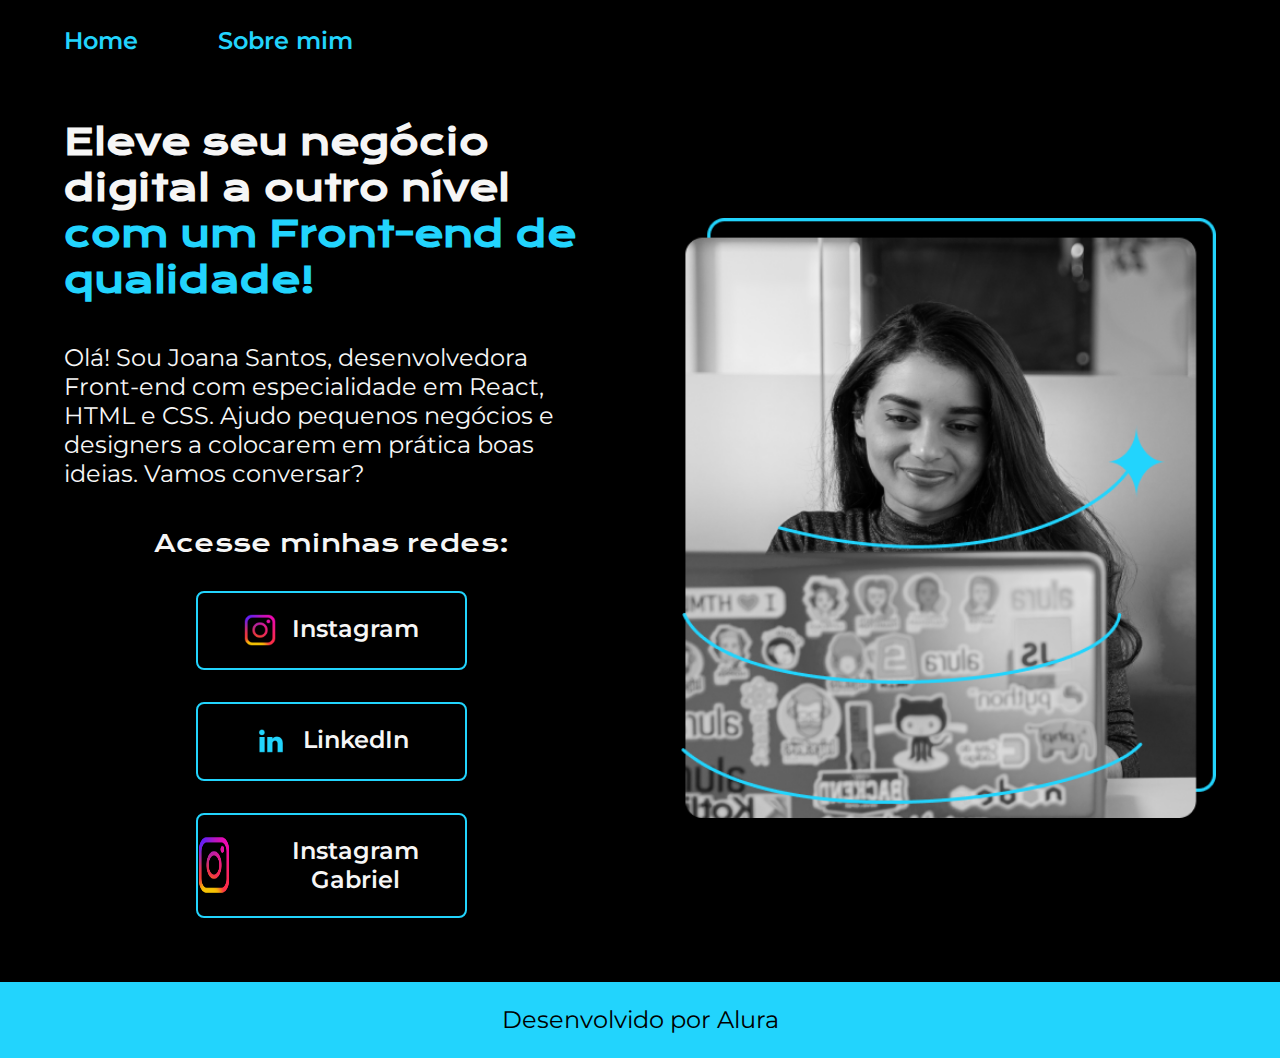
==== index.html @ 46655122 "Rename Index.html to index.html" ====
<!DOCTYPE html>
<html lang="pt-br">
<head>
    <meta charset="UTF-8">
    <meta name="viewport" content="width=device-width, initial-scale=1.0">
    <title>Portfolio</title>
    <link rel="stylesheet" href="./styles/style.css">
</head>
<body>
    <header class="cabecalho">
        <nav class="cabecalho__menu">
            <a class="cabecalho__menu__link" href="Index.html"> Home </a>
            <a class="cabecalho__menu__link" href="about.html"> Sobre mim </a>
        </nav>
    </header>
    <main class="apresentacao">
        <section class="apresentacao__conteudo">
            <h1 class="apresentacao__conteudo__titulo">
                Eleve seu negócio digital a outro nível <strong class="titulo-destaque"> com um Front-end de qualidade! </strong>
            </h1>
            <p class="apresentacao__conteudo__texto">
                Olá! Sou Joana Santos, desenvolvedora Front-end com especialidade em React, HTML e CSS. Ajudo pequenos negócios e designers a colocarem em prática boas ideias. Vamos conversar?
            </p>
            <div class="apresentacao__links">
                <h2 class="apresentacao__links__subtitulo">Acesse minhas redes:</h2>
                <a class="apresentacao__links__botao" href="https://instagram.com/andreavillarim">
                    <img class="imagem__insta" src="./assets/Logo_insta.png" alt="Logo Instagram">
                    Instagram
                </a>
                <a class="apresentacao__links__botao" href="https://linkedin.com/in/andr%C3%A9a-villarim-2b102515a/">
                    <img src="./assets/Logo linkedin.png" alt="Logo LinkedIn">
                    LinkedIn
                </a>
                <a class="apresentacao__links__botao" href="https://instagram.com/gabrieltizey">
                    <img class="imagem__insta" src="./assets/Logo_insta.png" alt="Logo Instagram">
                    Instagram Gabriel
                </a>
            </div>
        </section>
        <img class="apresentacao__imagem" src="./assets/imagem.png" alt="Foto da Joana programando">
    </main>
    <footer class="rodape">
        <p>Desenvolvido por Alura</p>
    </footer>
</body>
</html>
---- styles/style.css ----
@import url('https://fonts.googleapis.com/css2?family=Krona+One&family=Montserrat:wght@400;600&display=swap');

:root{
    --cor-primaria: #000000;
    --cor-secundaria: #F6F6F6;
    --cor-terciaria: #22D4FD;
    /* --cor-terciaria: #F45050; */
    --cor-hover: #272727;

    --fonte-primaria: 'Krona One', sans-serif;
    --fonte-secundaria: 'Montserrat', sans-serif;
}

*{
    margin: 0;
    padding: 0;

}

body{
    /* height: 100vh; preencher 100% da altura do viewport */
    box-sizing: border-box; /*os elementos filhos ficam dentro do pai mesmo com bordas*/
    background-color: var(--cor-primaria);
    color: var(--cor-secundaria);
}

.cabecalho{
    padding: 2% 0% 0% 5%; /*superior direito inferior esquerdo*/ 
}

.cabecalho__menu{
    display: flex;
    gap: 80px;
}

.cabecalho__menu__link{
     font-family: var(--fonte-secundaria);
     font-weight: 600;
     color: var(--cor-terciaria);
     font-size: 1.5rem;
     text-decoration: none;
}

.apresentacao{
    padding: 5%;
    display: flex;
    align-items: center;
    justify-content: space-between;
    gap: 82px;
}

.apresentacao__conteudo{
    /* width: 615px; */
    width: 50%;
    display: flex;
    flex-direction: column;
    gap: 40px;
}

.apresentacao__conteudo__titulo{
    /* font-size: 36px; 16pc = 1 rem */
   font-size: 2.25rem;
    font-family: var(--fonte-primaria);
}

.titulo-destaque{
    color: var(--cor-terciaria);
}

.apresentacao__conteudo__texto{
    font-size: 1.5rem;
    font-family: 'Montserrat', sans-serif;
}

.apresentacao__links{
    display: flex;
    flex-direction: column;
    justify-content: space-between;
    align-items: center;
    gap: 32px;
}

.apresentacao__links__subtitulo{
    font-family: var(--fonte-primaria);
    font-weight: 400;
    font-size: 1.5rem;
}

.imagem__insta{
    width: 32px;
}

.apresentacao__links__botao{
    /*background-color: #22D4FD;*/
    display: flex;
    justify-content: center;
    gap: 16px;
    text-align: center;
    /* width: 378px; */
    width: 50%;
    border: 2px solid var(--cor-terciaria);
    border-radius: 8px;
    font-size: 1.5rem;
    padding: 21.5px 0; /*primeiro valor vertical, segundo horizontal*/
    text-decoration: none;
    color: #F6F6F6;
    font-family: 'Montserrat', sans-serif;
    font-weight: 600;

}

.apresentacao__links__botao:hover{
    background-color: var(--cor-hover);
    /* color: aqua; */
}

.apresentacao__imagem{
    width: 50%;

}

.rodape{
    font-family: 'Montserrat', sans-serif;
    font-weight: 400;
    font-size: 1.5rem;
    text-align:center;
    color: #000000;
    background-color: var(--cor-terciaria);
    padding: 23.64px;    


}

@media (max-width:1200px){
    .cabecalho{
        padding: 10%;
    }

    .cabecalho__menu{
        justify-content: center;
    }

    .apresentacao{
        flex-direction: column-reverse;
    }
    .apresentacao__conteudo{
        width: auto;
    }
}
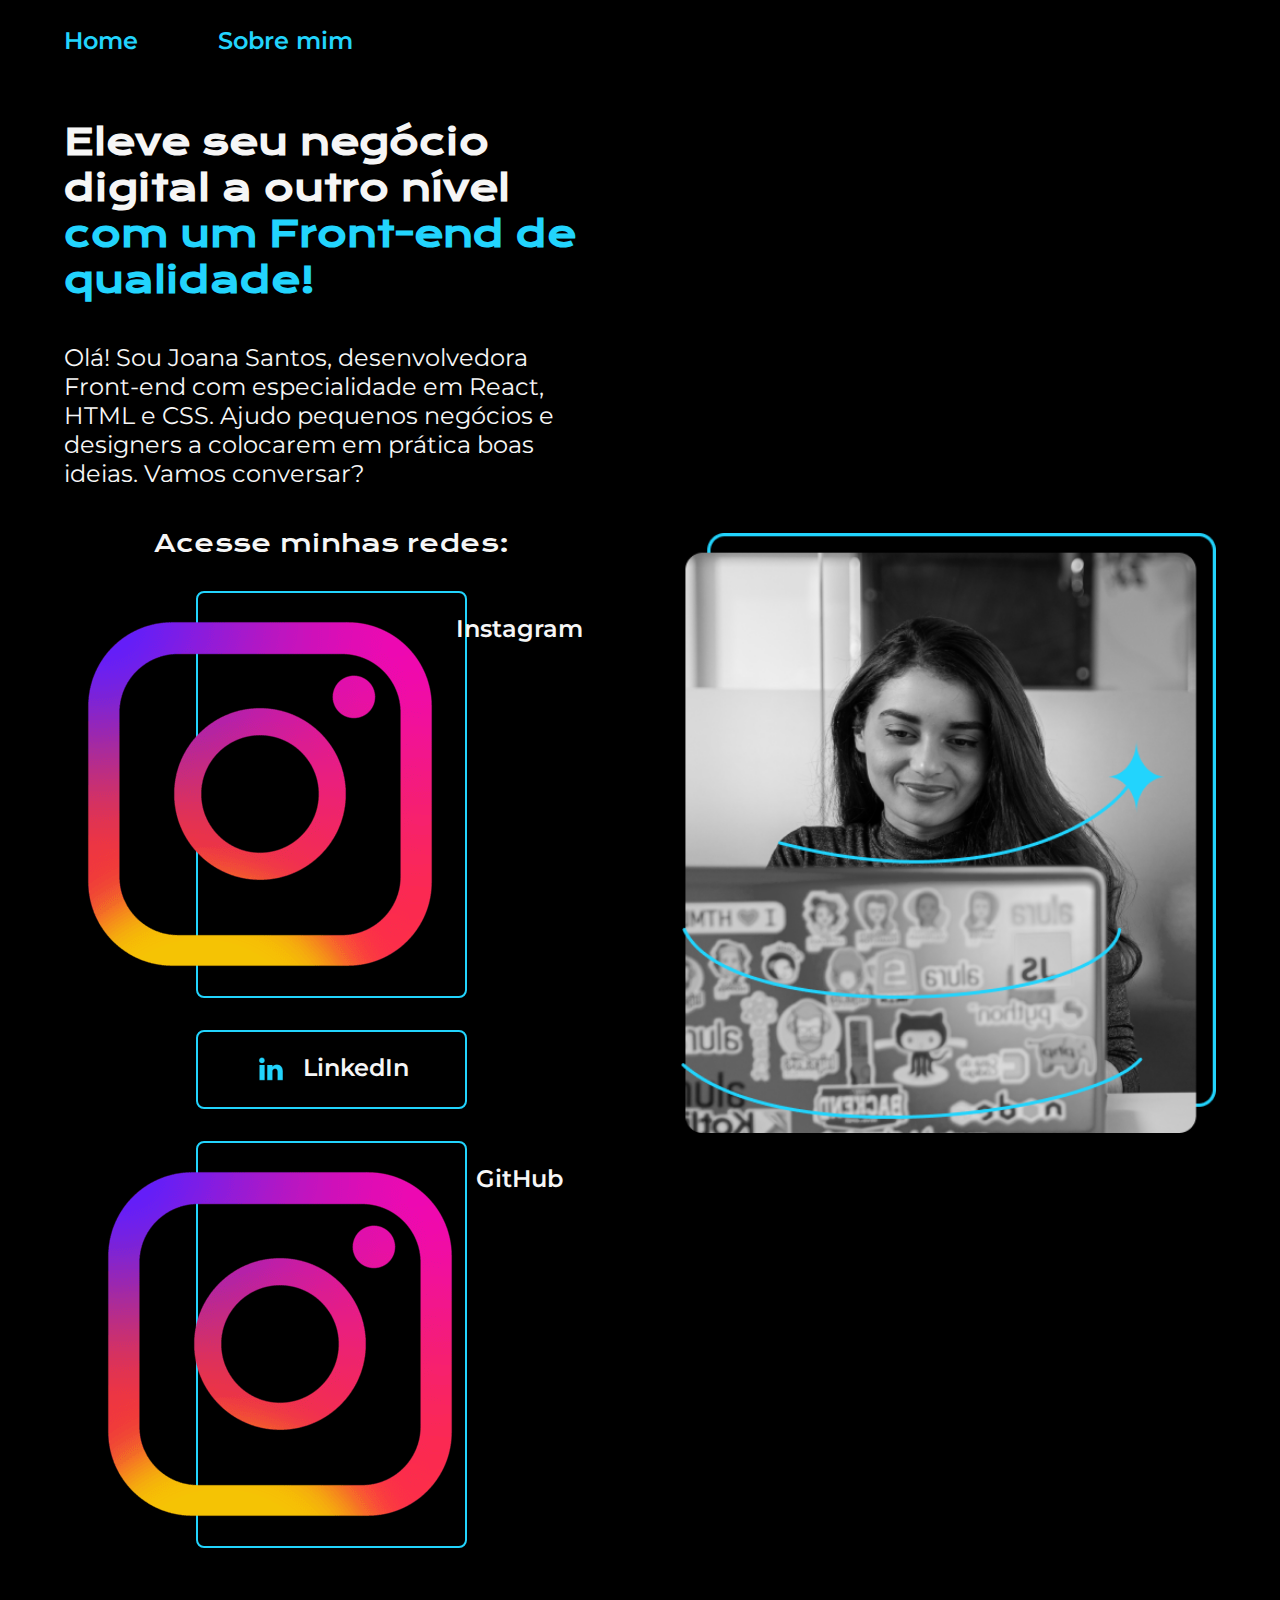
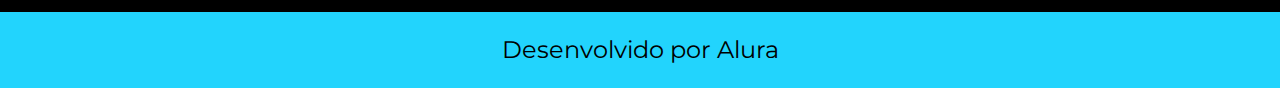
==== commit 44ef3f65: "Update index.html" ====
--- a/index.html
+++ b/index.html
@@ -24,16 +24,16 @@
             <div class="apresentacao__links">
                 <h2 class="apresentacao__links__subtitulo">Acesse minhas redes:</h2>
                 <a class="apresentacao__links__botao" href="https://instagram.com/andreavillarim">
-                    <img class="imagem__insta" src="./assets/Logo_insta.png" alt="Logo Instagram">
+                    <img src="./assets/Logo_insta.png" alt="Logo Instagram">
                     Instagram
                 </a>
                 <a class="apresentacao__links__botao" href="https://linkedin.com/in/andr%C3%A9a-villarim-2b102515a/">
                     <img src="./assets/Logo linkedin.png" alt="Logo LinkedIn">
                     LinkedIn
                 </a>
-                <a class="apresentacao__links__botao" href="https://instagram.com/gabrieltizey">
-                    <img class="imagem__insta" src="./assets/Logo_insta.png" alt="Logo Instagram">
-                    Instagram Gabriel
+                <a class="apresentacao__links__botao" href="https://github.com/andreavillarim">
+                    <img src="./assets/Logo_insta.png" alt="Logo GitHub">
+                    GitHub
                 </a>
             </div>
         </section>
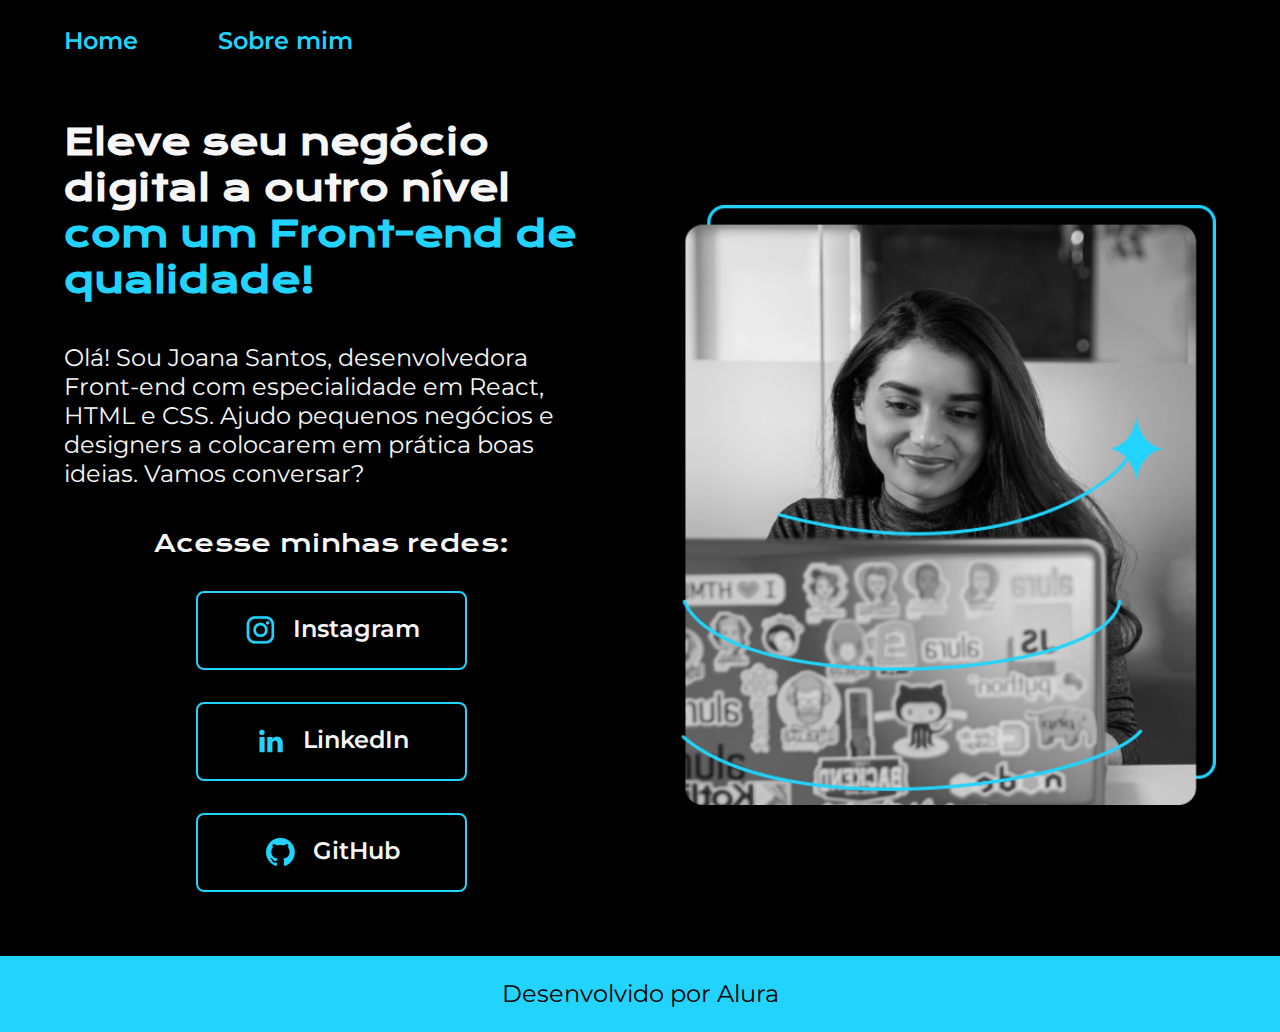
==== commit e0fb9245: "Update index.html" ====
--- a/index.html
+++ b/index.html
@@ -32,7 +32,7 @@
                     LinkedIn
                 </a>
                 <a class="apresentacao__links__botao" href="https://github.com/andreavillarim">
-                    <img src="./assets/Logo_insta.png" alt="Logo GitHub">
+                    <img src="./assets/github.png" alt="Logo GitHub">
                     GitHub
                 </a>
             </div>
